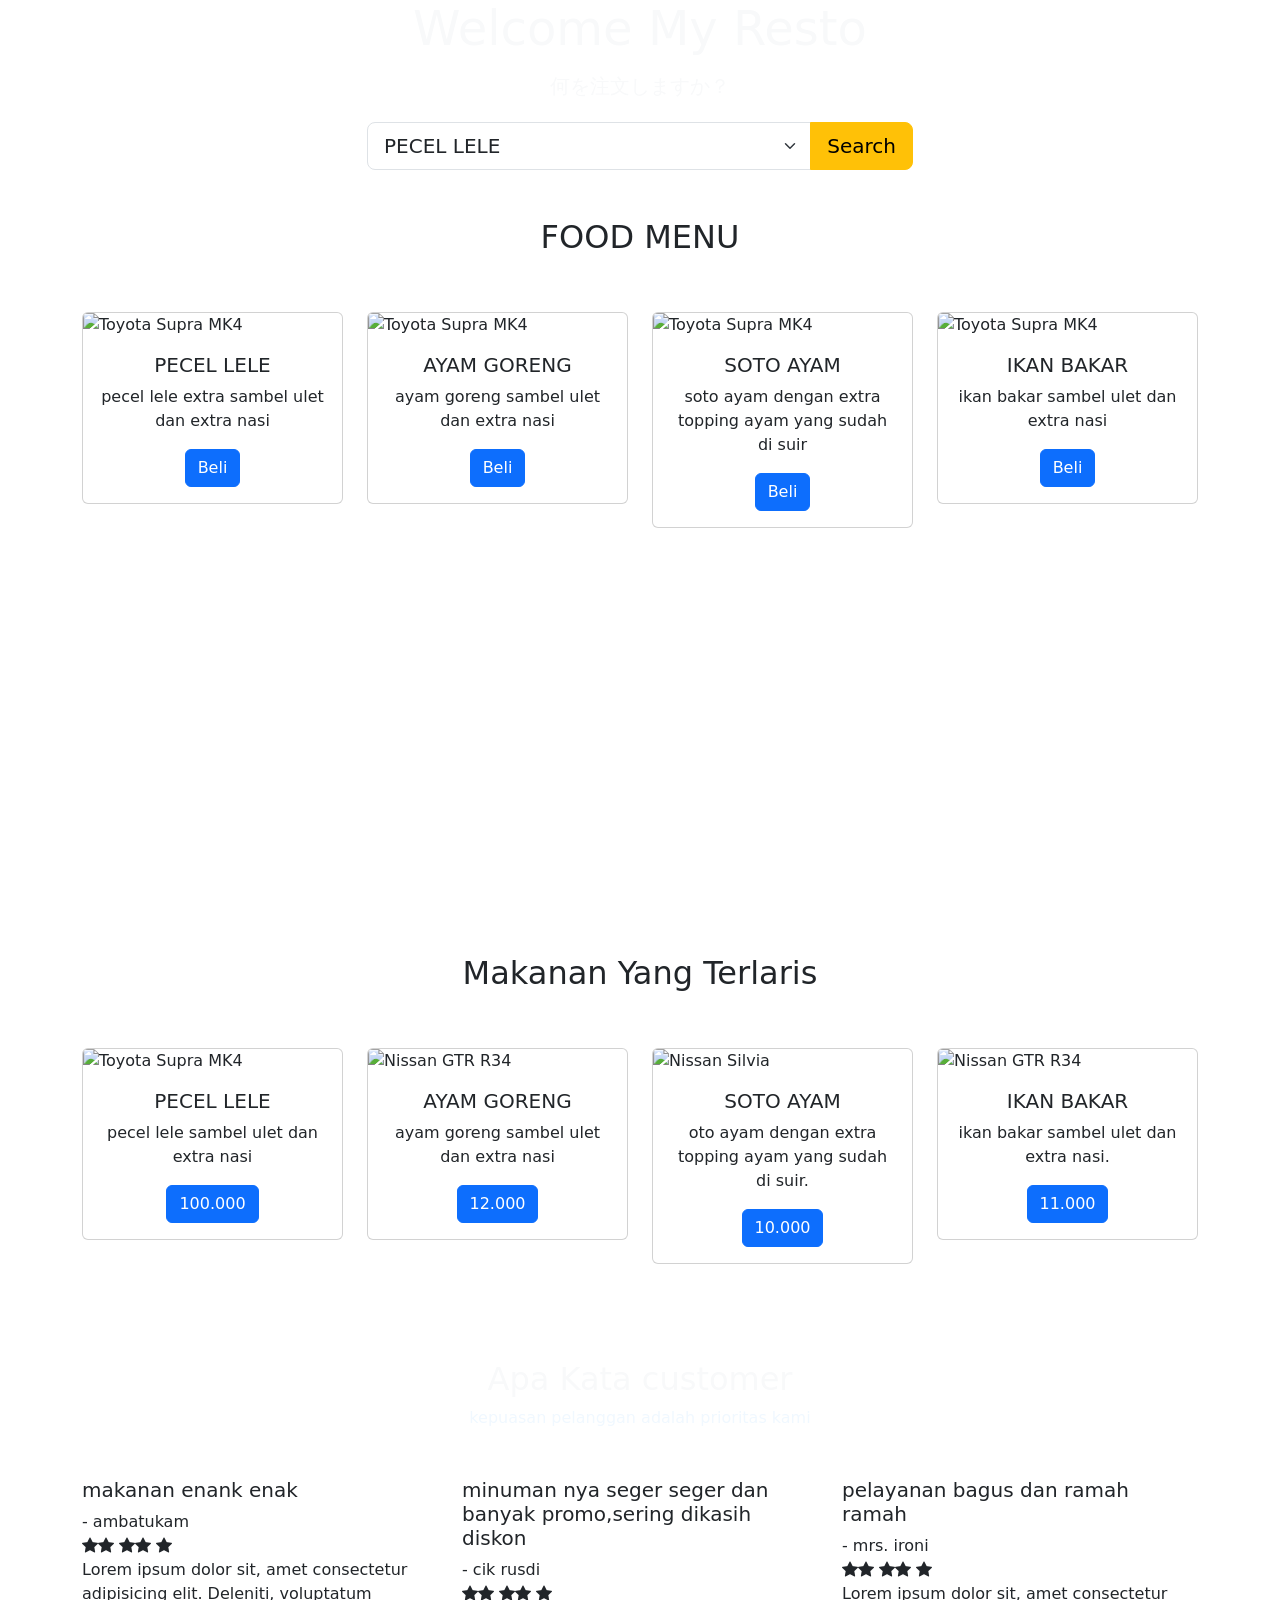
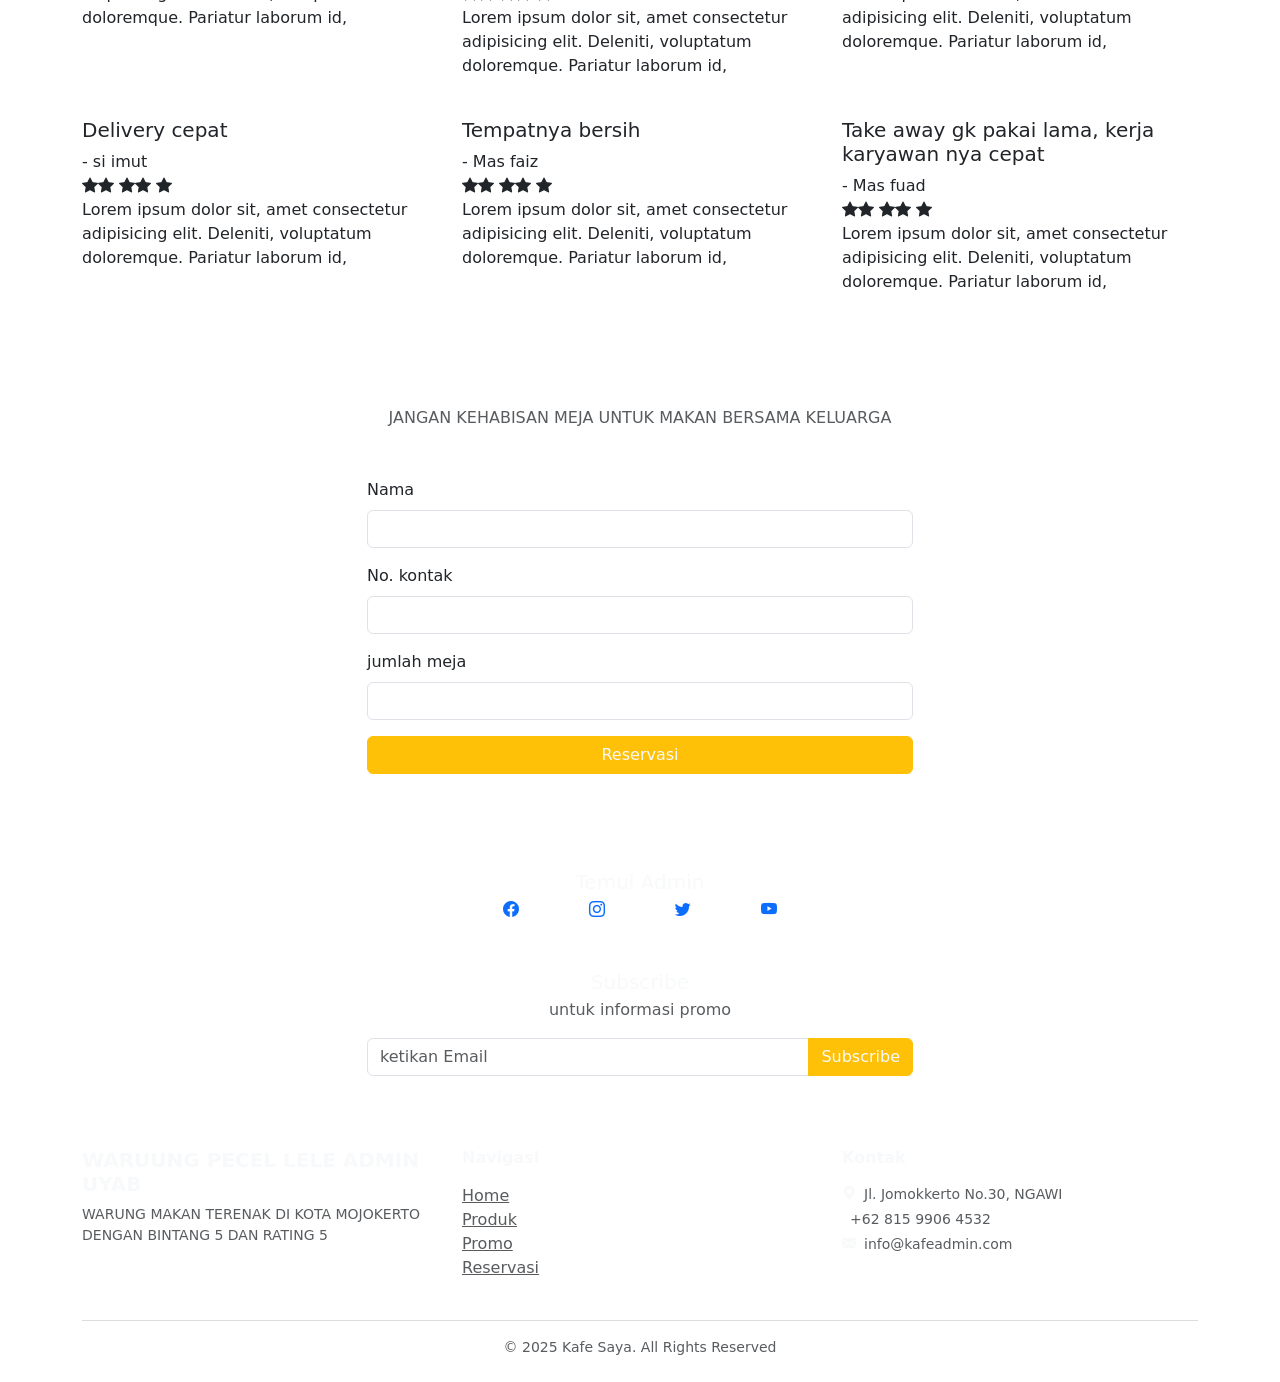
==== kotol.html @ 6c88495a "bayu tugas pak  Signed-off-by: ambatukam <uyabcihuyy.01@gmail.com>" ====
<!DOCTYPE html>
<html lang="id">
<head>
  <meta charset="UTF-8">
  <title>私のレストランへようこそ</title>
  <meta name="viewport" content="width=device-width, initial-scale=1">  

<link rel="stylesheet" href="https://cdn.jsdelivr.net/npm/bootstrap-icons@1.11.3/font/bootstrap-icons.min.css">
<link href="https://cdn.jsdelivr.net/npm/bootstrap@5.3.2/dist/css/bootstrap.min.css" rel="stylesheet">
<link rel="stylesheet" href="style.css">
</head>
<body>
<nav class="navbar navbar-expand-lg navbar-dark bg-purple fixed-top">
  <div class="container-fluid">
    <a class="navbar-brand" href="#">Welcome My Resto</a>
    <button class="navbar-toggler" type="button" data-bs-toggle="collapse" data-bs-target="#navbarNav">
      <span class="navbar-toggler-icon"></span>
    </button>

    <div class="collapse navbar-collapse" id="navbarNav">
      <ul class="navbar-nav ms-auto">
        <li class="nav-item"><a class="nav-link active" href="#">Home</a></li>
        <li class="nav-item"><a class="nav-link" href="produk.html">BARANG</a></li>
        <li class="nav-item"><a class="nav-link" href="#">Exploration</a></li>
        <li class="nav-item"><a class="nav-link disabled">Role player</a></li>
      </ul>
    </div>
  </div>
</nav>
<section class="container-fluid banner d-flex align-items-center">
  <div class="container text-center">
    <h2 class="text-light display-5 mb-3">Welcome My Resto</h2>
    <h3 class="text-light fs-5 mb-4">何を注文しますか？</h3>

    <div class="row justify-content-center">
      <div class="col-md-6">
        <div class="input-group input-group-lg">
          <select class="form-select">
            <option selected>PECEL LELE</option>
            <option>AYAM GORENG</option>
            <option>SOTO AYAM</option>
            <option>IKAN GORENG</option>
          </select>
          <button class="btn btn-warning" type="button">Search</button>
        </div>
      </div>
    </div>
  </div>
</section>

<section class="container-fluid py-5">
  <h2 class="text-center">FOOD MENU</h2>
</section>

<section class="container-fluid pb-5">
  <div class="container">
    <div class="row justify-content-center g-4">

      <div class="col-md-3 hovered-card">
        <div class="card">
          <img src="sambel lele.jpg" class="card-img-top" alt="Toyota Supra MK4">
          <div class="card-body text-center">
            <h5 class="card-title">PECEL LELE</h5>
            <p class="card-text">pecel lele extra sambel ulet dan extra nasi</p>
            <a href="#" class="btn btn-primary">Beli</a>
          </div>
        </div>
      </div>

      <div class="col-md-3 hovered-card">
        <div class="card">
          <img src="ayam goreng.jpg" class="card-img-top" alt="Toyota Supra MK4">
          <div class="card-body text-center">
            <h5 class="card-title">AYAM GORENG</h5>
            <p class="card-text">ayam goreng sambel ulet dan extra nasi</p>
            <a href="#" class="btn btn-primary">Beli</a>
          </div>
        </div>
      </div>

      <div class="col-md-3 hovered-card">
        <div class="card">
          <img src="soto ayam.jpg" class="card-img-top" alt="Toyota Supra MK4">
          <div class="card-body text-center">
            <h5 class="card-title">SOTO AYAM</h5>
            <p class="card-text">soto ayam dengan extra topping ayam yang sudah di suir</p>
            <a href="#" class="btn btn-primary">Beli</a>
          </div>
        </div>
      </div>
      
       <div class="col-md-3 hovered-card">
        <div class="card">
          <img src="ikan bakar.jpg" class="card-img-top" alt="Toyota Supra MK4">
          <div class="card-body text-center">
            <h5 class="card-title">IKAN BAKAR</h5>
            <p class="card-text">ikan bakar sambel ulet dan extra nasi</p>
            <a href="#" class="btn btn-primary">Beli</a>
          </div>
        </div>
    </div>

    </div>
  </div>
</section>

<script src="https://cdn.jsdelivr.net/npm/bootstrap@5.3.2/dist/js/bootstrap.bundle.min.js"></script>

<div class="container-fluid py-5 main-color">
  <div class="row justify-content-center">

    <div class="col-sm-6 col-lg-3 mb-3 hovered-card text-center text-white">
      <div class="d-flex justify-content-center">
        <div class="icon-service d-flex align-items-center justify-content-center">
          <i class="bi bi-bicycle display-5"></i>
        </div>
      </div>
      <h5 class="mt-3">Delivery</h5>
      <p>    Kami melayani pengiriman ke berbagai kota,
                nikmati pelayanan dari Kami, untuk memudahkan transaksi Anda.</p>
    </div>

    <div class="col-sm-6 col-lg-3 mb-3 hovered-card text-center text-white">
      <div class="d-flex justify-content-center">
        <div class="icon-service d-flex align-items-center justify-content-center">
          <i class="bi bi-bag display-5"></i>
        </div>
      </div>
      <h5 class="mt-3">Take Away</h5>
      <p>    Kami melayani proses take away,
            Anda tetap dapat menikmati sajian makanan dari Kami dimanapun Anda berada.</p>
    </div>

    <div class="col-sm-6 col-lg-3 mb-3 hovered-card text-center text-white">
      <div class="d-flex justify-content-center">
        <div class="icon-service d-flex align-items-center justify-content-center">
          <i class="bi bi-shop display-5"></i>
        </div>
      </div>
      <h5 class="mt-3">Dine In</h5>
      <p>tempat yang nyaman,udara yang sejuk,dan hidangan yang lezat. Anda dapat menikmati hidangan Resto secara langsung.</p>
    </div>

  </div>
</div>
<section class="container-fluid py-5">
  <h2 class="text-center">Makanan Yang Terlaris</h2>
</section>

<section class="container-fluid pb-5">
  <div class="container">
    <div class="row justify-content-center g-4">

      <div class="col-md-3 hovered-card">
        <div class="card">
          <img src="sambel lele.jpg" class="card-img-top" alt="Toyota Supra MK4">
          <div class="card-body text-center">
            <h5 class="card-title">PECEL LELE</h5>
            <p class="card-text">pecel lele  sambel ulet dan extra nasi</p>
            <a href="#" class="btn btn-primary">100.000</a>
          </div>
        </div>
      </div>

      <div class="col-md-3 hovered-card">
        <div class="card">
          <img src="ayam goreng.jpg" class="card-img-top" alt="Nissan GTR R34">
          <div class="card-body text-center">
            <h5 class="card-title">AYAM GORENG</h5>
            <p class="card-text">ayam goreng sambel ulet dan extra nasi</p>
            <a href="#" class="btn btn-primary">12.000</a>
          </div>
        </div>
      </div>

      <div class="col-md-3 hovered-card">
        <div class="card">
          <img src="soto ayam.jpg" class="card-img-top" alt="Nissan Silvia">
          <div class="card-body text-center">
            <h5 class="card-title">SOTO AYAM</h5>
            <p class="card-text">oto ayam dengan extra topping ayam yang sudah di suir.</p>
            <a href="#" class="btn btn-primary">10.000</a>
          </div>
        </div>
      </div>

       <div class="col-md-3 hovered-card">
        <div class="card">
          <img src="ikan bakar.jpg" class="card-img-top" alt="Nissan GTR R34">
          <div class="card-body text-center">
            <h5 class="card-title">IKAN BAKAR</h5>
            <p class="card-text">ikan bakar sambel ulet dan extra nasi.</p>
            <a href="#" class="btn btn-primary">11.000</a>
          </div>
        </div>
    </div>
 </div>
  </div>
</section> 
<div class="container-fluid py-5 testimony">
  <div class="container">
    <h2 class="text-center text-light mb-2">Apa Kata customer</h2>
    <p class="text-center mb-5" style="color: aliceblue;">
      kepuasan pelanggan adalah prioritas kami
    </p>

    <div class="row g-4">

      <!-- Card 1 -->
      <div class="col-sm-6 col-lg-4">
        <div class="testimony-card">
          <div class="quote-icon"></div>
          <h5>makanan enank enak</h5>
          <div class="author">- ambatukam</div>
          <div class="stars">
            <i class="bi bi-star-fill"></i><i class="bi bi-star-fill"></i>
            <i class="bi bi-star-fill"></i><i class="bi bi-star-fill"></i>
            <i class="bi bi-star-fill"></i>
          </div>
          <p>Lorem ipsum dolor sit, amet consectetur adipisicing elit. Deleniti, voluptatum doloremque. Pariatur laborum id,</p>
        </div>
      </div>

      <!-- Card 2 -->
      <div class="col-sm-6 col-lg-4">
        <div class="testimony-card">
          <div class="quote-icon"></div>
          <h5>minuman nya seger seger dan banyak promo,sering dikasih diskon</h5>
          <div class="author">- cik rusdi</div>
          <div class="stars">
            <i class="bi bi-star-fill"></i><i class="bi bi-star-fill"></i>
            <i class="bi bi-star-fill"></i><i class="bi bi-star-fill"></i>
            <i class="bi bi-star-fill"></i>
          </div>
          <p>Lorem ipsum dolor sit, amet consectetur adipisicing elit. Deleniti, voluptatum doloremque. Pariatur laborum id,</p>
        </div>
      </div>

      <!-- Card 3 -->
      <div class="col-sm-6 col-lg-4">
        <div class="testimony-card">
          <div class="quote-icon"></div>
          <h5>pelayanan bagus dan ramah ramah</h5>
          <div class="author">- mrs. ironi</div>
          <div class="stars">
            <i class="bi bi-star-fill"></i><i class="bi bi-star-fill"></i>
            <i class="bi bi-star-fill"></i><i class="bi bi-star-fill"></i>
            <i class="bi bi-star-fill"></i>
          </div>
          <p>Lorem ipsum dolor sit, amet consectetur adipisicing elit. Deleniti, voluptatum doloremque. Pariatur laborum id,</p>
        </div>
      </div>

      <!-- Card 4 -->
      <div class="col-sm-6 col-lg-4">
        <div class="testimony-card">
          <div class="quote-icon"></div>
          <h5>Delivery cepat</h5>
          <div class="author">- si imut</div>
          <div class="stars">
            <i class="bi bi-star-fill"></i><i class="bi bi-star-fill"></i>
            <i class="bi bi-star-fill"></i><i class="bi bi-star-fill"></i>
            <i class="bi bi-star-fill"></i>
          </div>
          <p>Lorem ipsum dolor sit, amet consectetur adipisicing elit. Deleniti, voluptatum doloremque. Pariatur laborum id,</p>
        </div>
      </div>

      <!-- Card 5 -->
      <div class="col-sm-6 col-lg-4">
        <div class="testimony-card">
          <div class="quote-icon"></div>
          <h5>Tempatnya bersih</h5>
          <div class="author">- Mas faiz</div>
          <div class="stars">
            <i class="bi bi-star-fill"></i><i class="bi bi-star-fill"></i>
            <i class="bi bi-star-fill"></i><i class="bi bi-star-fill"></i>
            <i class="bi bi-star-fill"></i>
          </div>
          <p>Lorem ipsum dolor sit, amet consectetur adipisicing elit. Deleniti, voluptatum doloremque. Pariatur laborum id,</p>
        </div>
      </div>

      <!-- Card 6 -->
      <div class="col-sm-6 col-lg-4">
        <div class="testimony-card">
          <div class="quote-icon"></div>
          <h5>Take away gk pakai lama, kerja karyawan nya cepat</h5>
          <div class="author">- Mas fuad</div>
          <div class="stars">
            <i class="bi bi-star-fill"></i><i class="bi bi-star-fill"></i>
            <i class="bi bi-star-fill"></i><i class="bi bi-star-fill"></i>
            <i class="bi bi-star-fill"></i>
          </div>
          <p>Lorem ipsum dolor sit, amet consectetur adipisicing elit. Deleniti, voluptatum doloremque. Pariatur laborum id,</p>
        </div>
      </div>

    </div>
  </div>
</div>

<!-- RESERVASI -->
<div class="container-fluid py-5">
  <div class="container">
    <p class="text-center text-muted mb-5">JANGAN KEHABISAN MEJA UNTUK MAKAN BERSAMA KELUARGA</p>
    <div class="row justify-content-center">
      <div class="col-md-6">

        <div class="mb-3">
          <label class="form-label">Nama</label>
          <input type="text" class="form-control">
        </div>

        <div class="mb-3">
          <label class="form-label">No. kontak</label>
          <input type="text" class="form-control">
        </div>

        <div class="mb-3">
          <label class="form-label">jumlah meja</label>
          <input type="text" class="form-control">
        </div>

        <div class="d-grid">
          <button class="btn btn-warning text-light">Reservasi</button>
        </div>

      </div>
    </div>
  </div>
</div>

<!-- SUBSCRIBE -->
<div class="container-fluid py-5 footer">
  <div class="container">
    
    <h5 class="text-center text-light mb-1" wight="100%">Temui Admin</h5>

    <div class="d-flex justify-content-center mb-5" style="gap:70px;">
      <a href="#" class="social-icon"><i class="bi bi-facebook"></i></a>
      <a href="#" class="social-icon"><i class="bi bi-instagram"></i></a>
      <a href="#" class="social-icon"><i class="bi bi-twitter"></i></a>
      <a href="#" class="social-icon"><i class="bi bi-youtube"></i></a>
    </div>

    <h5 class="text-center text-light mb-1">Subscribe</h5>
    <p class="text-center text-muted mb-3">untuk informasi promo</p>

    <div class="row justify-content-center">
      <div class="col-md-6">
        <div class="input-group">
          <input type="email" class="form-control" placeholder="ketikan Email">
          <button class="btn btn-warning text-light">Subscribe</button>
        </div>
      </div>
    </div>
  </div>
</div>

<!-- FOOTER UTAMA -->
<footer class="footer-bottom py-4">
  <div class="container">
    <div class="row text-center text-md-start">
      <div class="col-md-4 mb-3 mb-md-0">
        <h5 class="fw-bold text-light">WARUUNG PECEL LELE ADMIN UYAB</h5>
        <p class="text-muted small">WARUNG MAKAN TERENAK DI KOTA MOJOKERTO DENGAN BINTANG 5 DAN RATING 5</p>
      </div>
      <div class="col-md-4 mb-3 mb-md-0">
        <h6 class="fw-bold mb-3 text-light">Navigasi</h6>
        <ul class="list-unstyled">
          <li><a href="#" class="text-muted">Home</a></li>
          <li><a href="#" class="text-muted">Produk</a></li>              
          <li><a href="#" class="text-muted">Promo</a></li>
          <li><a href="#" class="text-muted">Reservasi</a></li>
        </ul>
      </div>
      <div class="col-md-4">
        <h6 class="fw-bold mb-3 text-light">Kontak</h6>
        <ul class="list-unstyled text-muted small">
          <li class="mb-1"><i class="bi bi-geo-alt-fill me-2 text-light"></i><span class="text-muted">Jl. Jomokkerto No.30, NGAWI</span></li>
          <li class="mb-1"><i class="bi bi-telephone-alt-fill me-2 text-light"></i><span class="text-muted">+62 815 9906 4532</span></li>
          <li class="mb-1"><i class="bi bi-envelope-fill me-2 text-light"></i><span class="text-muted">info@kafeadmin.com</span></li>
        </ul>
      </div>
    </div>
    <hr class="border-secondary mt-4 mb-3">
    <p class="text-center text-muted small mb-0">
      &copy; 2025 Kafe Saya. All Rights Reserved
    </p>
  </div>
</footer>

<script src="https://cdn.jsdelivr.net/npm/bootstrap@5.3.2/dist/js/bootstrap.bundle.min.js"></script>

</body>
</html>
<script src="https://cdn.jsdelivr.net/npm/bootstrap@5.3.2/dist/js/bootstrap.bundle.min.js"></script>

</body>
</html>
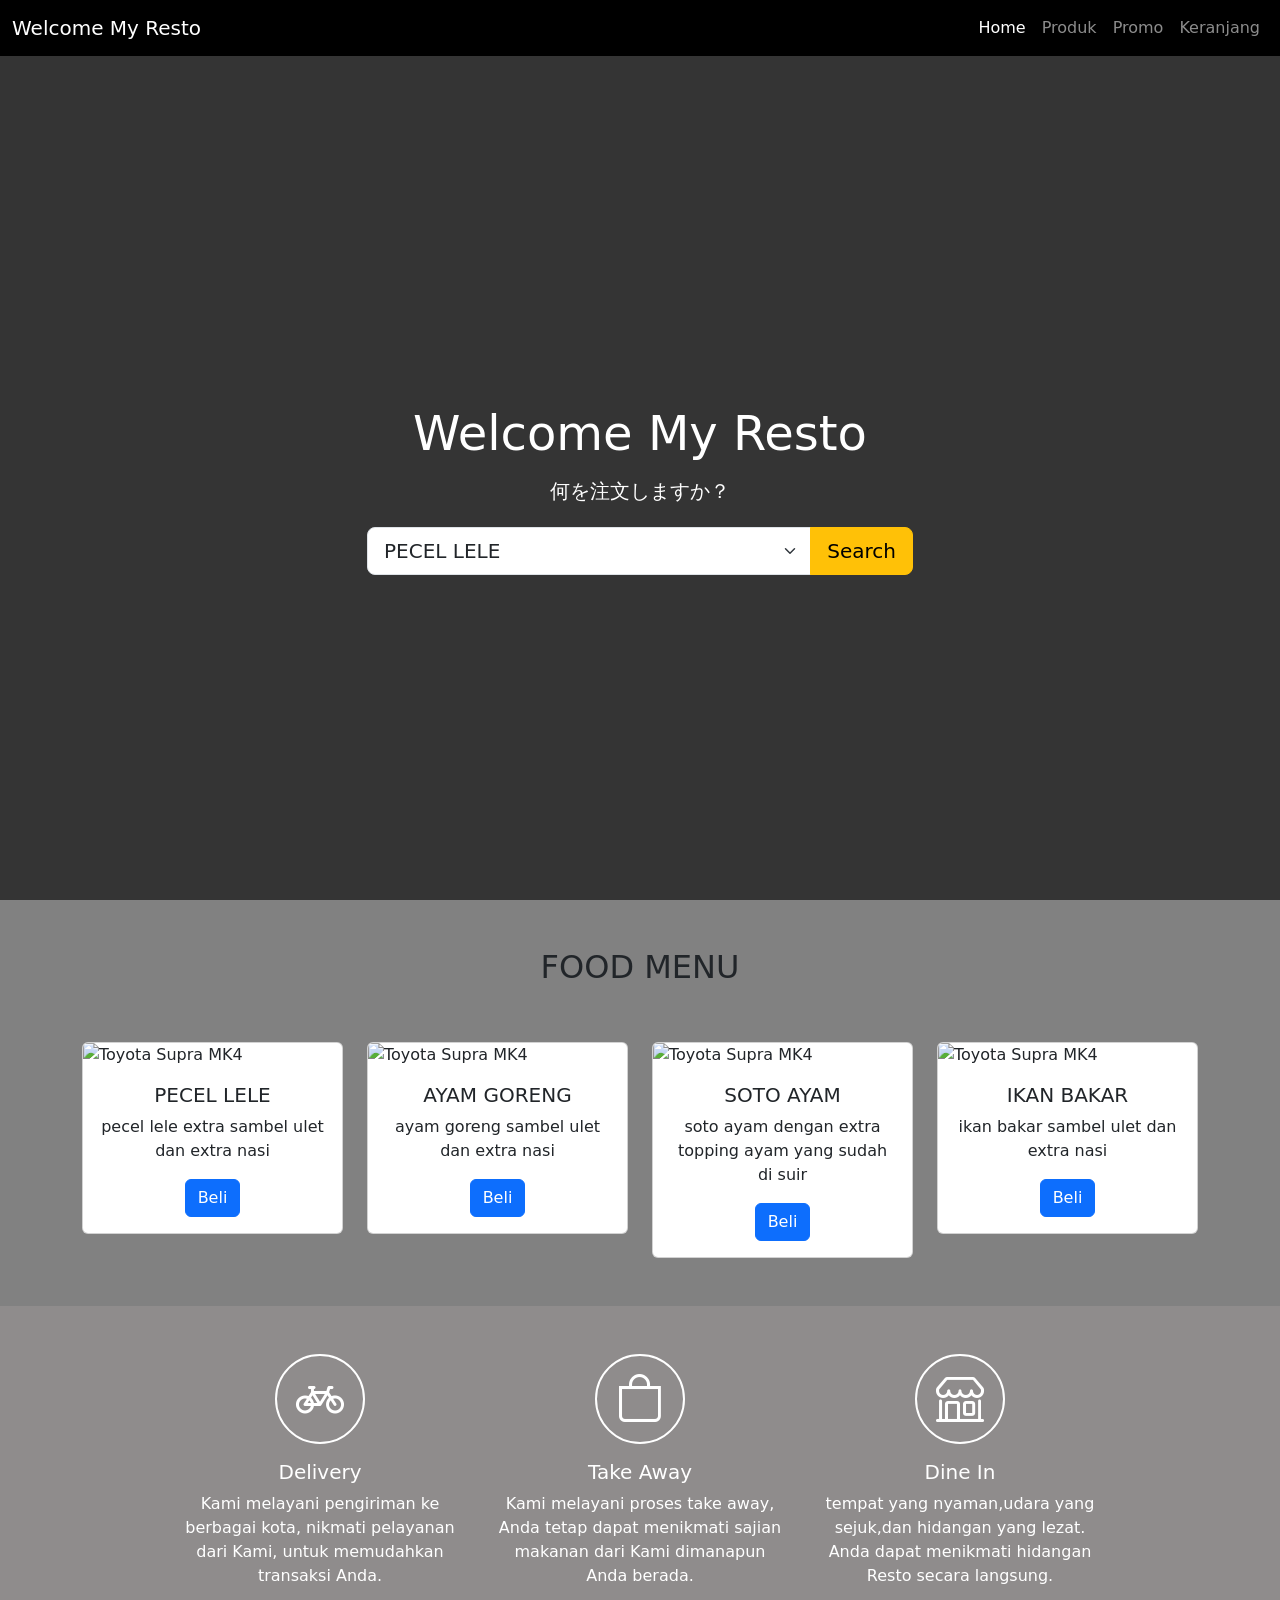
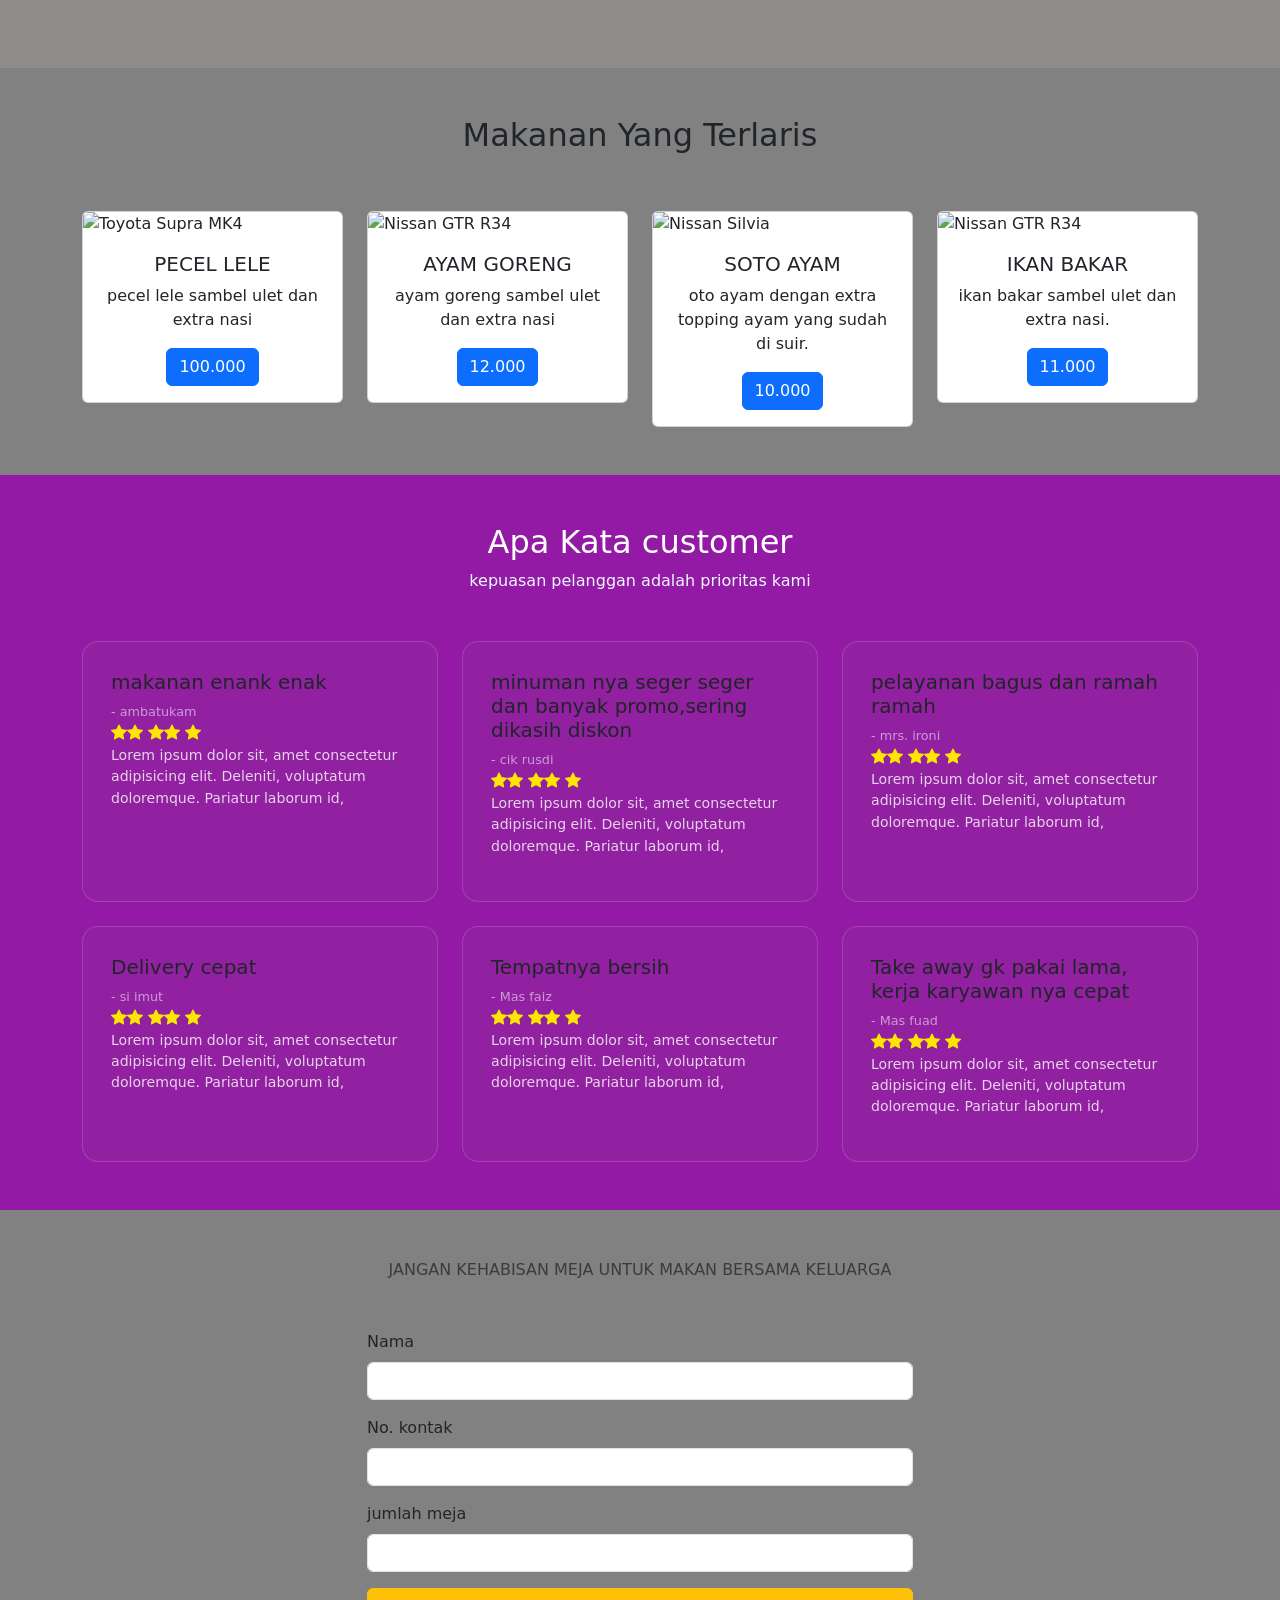
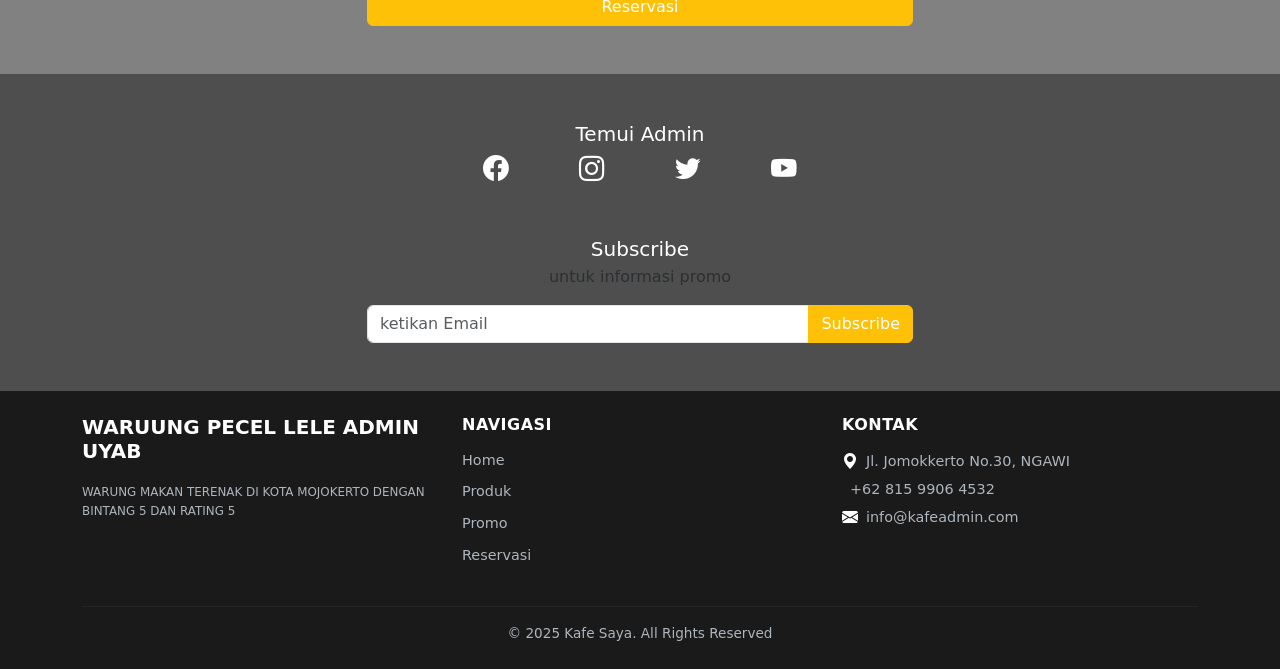
==== commit 24ac3853: "Add files via upload Signed-off-by: ambatukam <uyabcihuyy.01@gmail.com>" ====
--- a/kotol.html
+++ b/kotol.html
@@ -19,10 +19,10 @@
 
     <div class="collapse navbar-collapse" id="navbarNav">
       <ul class="navbar-nav ms-auto">
-        <li class="nav-item"><a class="nav-link active" href="#">Home</a></li>
-        <li class="nav-item"><a class="nav-link" href="produk.html">BARANG</a></li>
-        <li class="nav-item"><a class="nav-link" href="#">Exploration</a></li>
-        <li class="nav-item"><a class="nav-link disabled">Role player</a></li>
+        <li class="nav-item"><a class="nav-link active" href="kotol.html">Home</a></li>
+        <li class="nav-item"><a class="nav-link" href="produk.html">Produk</a></li>
+        <li class="nav-item"><a class="nav-link" href="promo.html">Promo</a></li>
+        <li class="nav-item"><a class="nav-link" href="keranjang.html">Keranjang</a></li>
       </ul>
     </div>
   </div>
--- a/style.css
+++ b/style.css
@@ -0,0 +1,227 @@
+
+.bg-purple { background-color: black; }
+
+.banner {
+  height: 100vh;
+  background: linear-gradient(rgba(0, 0, 0, 0.6), rgba(0,0,0,0.6)),
+  url(pecel\ lele.webp);
+  background-size: cover;
+  background-position: center;
+  padding-top: 80px;
+}
+
+.hovered-card:hover {
+  transform: translateX(-20px) scale(1.08);
+  transition: all 0.5s ease;
+  background-color: rgb(83, 82, 82);
+}
+
+.img {
+  width: 10px;
+  height: auto;
+}
+
+.icon-service{
+  width: 90px;
+  height: 90px;
+  border: 2px solid #ffffff;
+  border-radius: 50%;
+  color: #ffffff;
+}
+
+.main-color{ background-color:#8f8c8c; }
+body{ background-color:#818181; }
+
+.footer{ background-color:#4e4e4e; }
+
+.footer .social-icon{
+  font-size:1.6rem;
+  color:#fff;
+  transition:.3s;
+}
+
+.footer .social-icon:hover{ color:#38351b; }
+
+.testimony{ background-color:#9708aad8 !important; }
+
+.testimony-card{
+  background: rgba(126, 124, 124, 0.07) !important;
+  border:1px solid rgba(255,255,255,0.15) !important;
+  border-radius:16px;
+  padding:28px;
+  transition:.3s;
+  height:100%;
+}
+
+.testimony-card:hover{
+  transform: translateY(-6px);
+  background: rgba(228, 226, 226, 0.13);
+  border-color: rgba(180, 178, 178, 0.3);
+}
+
+.testimony-card .author{
+  font-size:0.8rem;
+  color: rgba(255,255,255,0.55);
+}
+
+.testimony-card p{
+  font-size:0.88rem;
+  color: rgba(255,255,255,0.8);
+}
+
+.testimony-card .stars{
+  color:#ffe600;
+}
+
+/* Perbaikan footer */
+.footer-section {
+  background-color: #4e4e4e;
+  color: #ffffff;
+}
+
+.footer-section a {
+  color: #ffffff;
+  text-decoration: none;
+}
+
+.footer-section a:hover {
+  color: #38351b;
+}
+
+.footer-section .social-icon {
+  font-size: 1.6rem;
+  color: #fff;
+  transition: .3s;
+}
+
+.footer-section .social-icon:hover {
+  color: #38351b;
+}
+
+.footer-bottom {
+  background-color: #212529;
+  color: #ffffff;
+}
+
+.footer-bottom a {
+  color: #adb5bd;
+  text-decoration: none;
+}
+
+.footer-bottom a:hover {
+  color: #ffffff;
+}
+
+.footer-bottom .text-muted {
+  color: #adb5bd !important;
+}
+
+/* Memastikan teks terlihat */
+.text-light {
+  color: #ffffff !important;
+}
+
+.text-white {
+  color: #ffffff !important;
+}
+
+/* Footer Styles */
+.footer-bottom {
+  background-color: #1a1a1a;
+  color: #ffffff;
+  padding: 40px 0 20px;
+}
+
+.footer-bottom h5,
+.footer-bottom h6 {
+  color: #ffffff !important;
+  font-weight: 600;
+  margin-bottom: 20px;
+}
+
+.footer-bottom h5 {
+  font-size: 1.25rem;
+}
+
+.footer-bottom h6 {
+  font-size: 1rem;
+  text-transform: uppercase;
+  letter-spacing: 0.5px;
+}
+
+.footer-bottom p {
+  line-height: 1.6;
+  margin-bottom: 0;
+}
+
+.footer-bottom .text-muted {
+  color: #adb5bd !important;
+}
+
+.footer-bottom ul {
+  padding-left: 0;
+  list-style: none;
+}
+
+.footer-bottom ul li {
+  margin-bottom: 10px;
+}
+
+.footer-bottom ul li a {
+  color: #adb5bd !important;
+  text-decoration: none;
+  transition: color 0.3s ease;
+  font-size: 0.9rem;
+}
+
+.footer-bottom ul li a:hover {
+  color: #ffffff !important;
+  text-decoration: none;
+}
+
+.footer-bottom .bi {
+  font-size: 1rem;
+  vertical-align: middle;
+}
+
+.footer-bottom .bi-geo-alt-fill,
+.footer-bottom .bi-telephone-alt-fill,
+.footer-bottom .bi-envelope-fill {
+  color: #ffffff !important;
+  margin-right: 8px;
+}
+
+.footer-bottom ul li span {
+  color: #adb5bd !important;
+  font-size: 0.9rem;
+}
+
+.footer-bottom hr {
+  border-color: #333 !important;
+  margin: 30px 0 20px;
+  opacity: 0.5;
+}
+
+.footer-bottom .text-center {
+  color: #adb5bd !important;
+  font-size: 0.85rem;
+}
+
+/* Responsive adjustments */
+@media (max-width: 768px) {
+  .footer-bottom {
+    text-align: center;
+  }
+  
+  .footer-bottom .col-md-4 {
+    margin-bottom: 30px;
+  }
+  
+  .footer-bottom .col-md-4:last-child {
+    margin-bottom: 0;
+  }
+  
+  .footer-bottom ul li {
+    text-align: center;
+  }
+}
